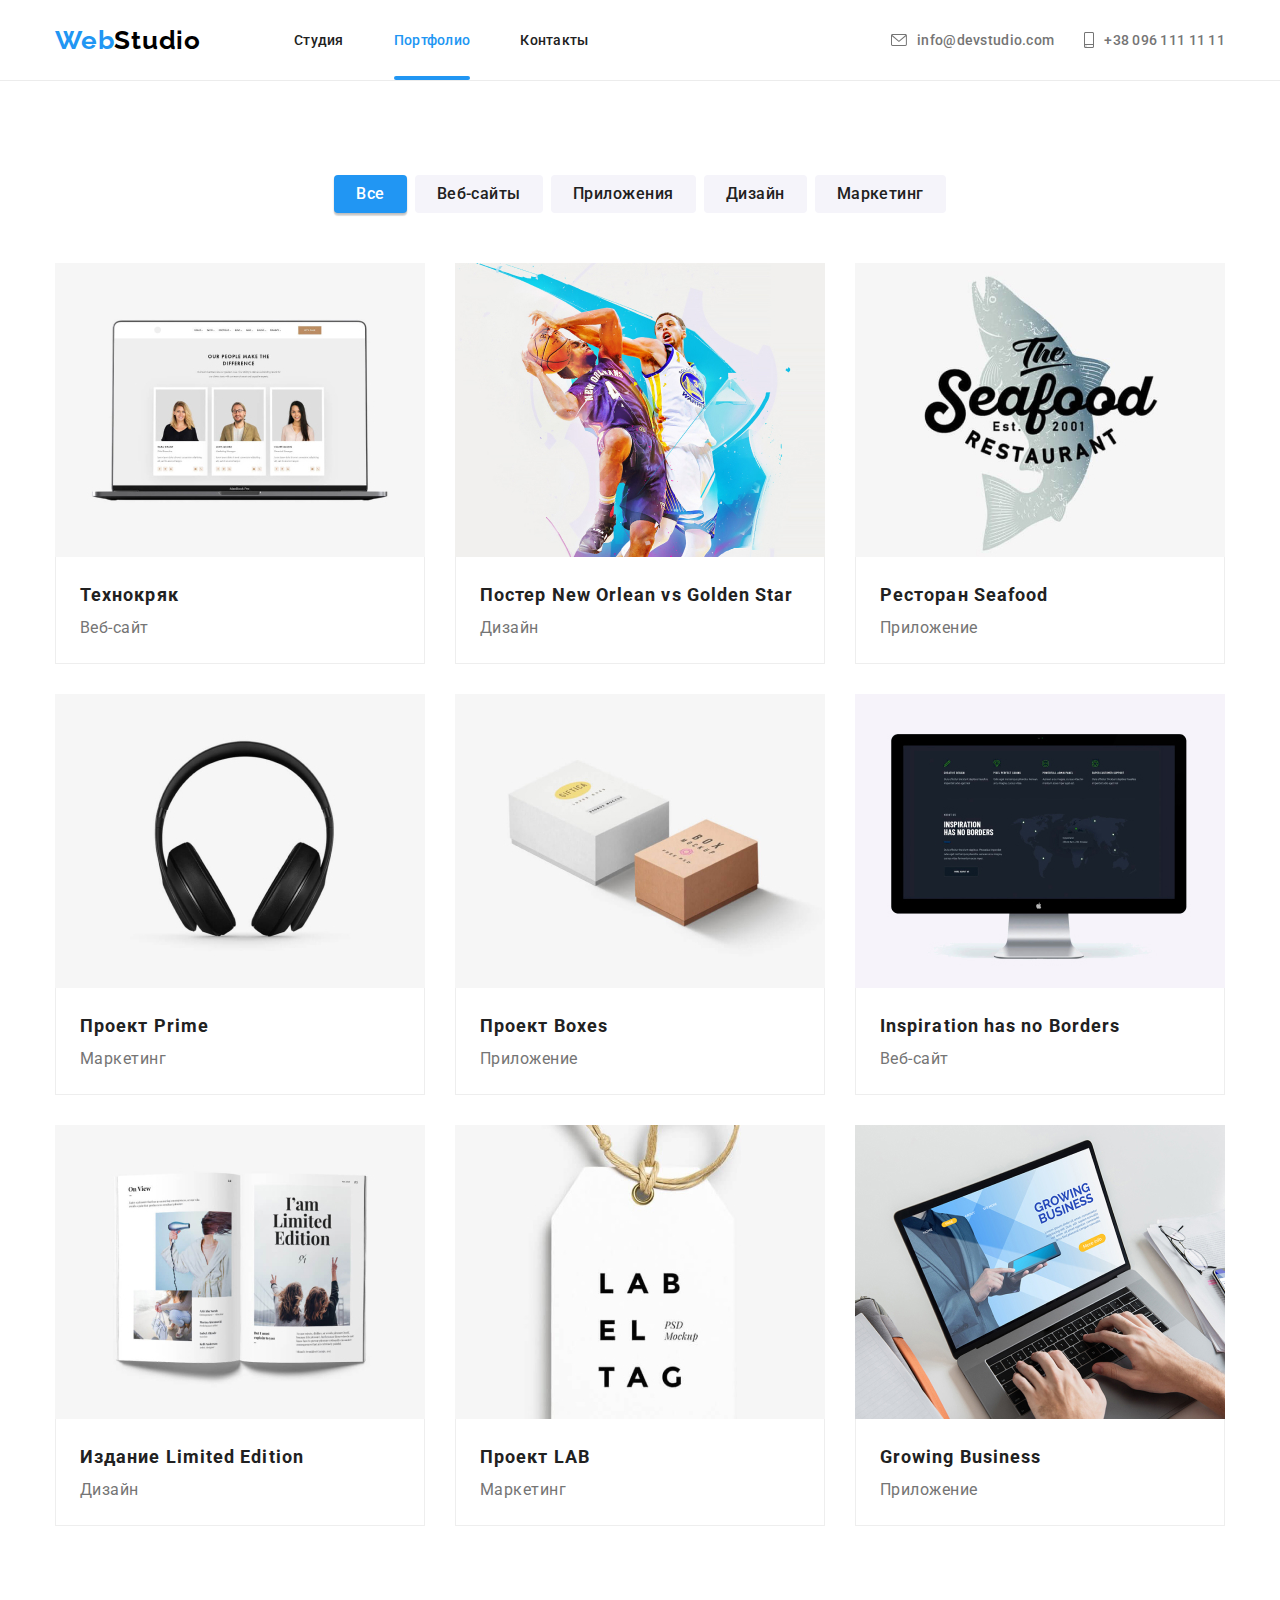
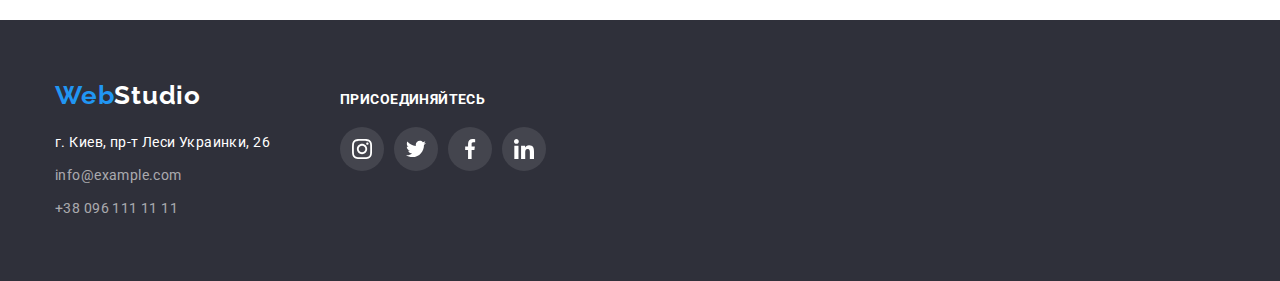
==== portfolio.html @ e4f187ed "files from hw5" ====
<!DOCTYPE html>
<html lang="ru">
  <head>
    <meta charset="UTF-8" />
    <meta http-equiv="X-UA-Compatible" content="IE=edge" />
    <meta name="viewport" content="width=device-width, initial-scale=1.0" />
    <link rel="preconnect" href="https://fonts.googleapis.com" />
    <link rel="preconnect" href="https://fonts.gstatic.com" crossorigin />
    <link
      href="https://fonts.googleapis.com/css2?family=Montserrat:wght@400;700&family=Raleway:wght@700&family=Roboto:wght@400;500;700;900&display=swap"
      rel="stylesheet"
    />
    <link rel="stylesheet" href="css/styles.css" />
    <title>Portfolio</title>
  </head>
  <body>
    <!--Навигация-->
    <header class="header">
      <div class="container">
        <nav class="header-navigation">
          <a href="index.html" class="header-navigation-webstudio"
            >Web<span class="header-navigation-studio">Studio</span></a
          >
          <ul class="navigation-links">
            <li><a href="index.html" class="navigation-list-item">Студия</a></li>
            <li><a href="./portfolio.html" class="navigation-list-item current">Портфолио</a></li>
            <li><a href="/" class="navigation-list-item">Контакты</a></li>
          </ul>
        </nav>
        <ul class="header-contacts">
          <li class="email">
            <a href="mailto:info@devstudio.com" class="header-contact-item">
              <svg class="icon-email">
                <use href="./images/symbol-defs.svg#icon-envelope"></use>
              </svg>
              info@devstudio.com</a
            >
          </li>
          <li class="phone">
            <a href="tel:+38096111111" class="header-contact-item">
              <svg class="icon-phone">
                <use href="./images/symbol-defs.svg#icon-smartphone"></use>
              </svg>
              +38 096 111 11 11</a
            >
          </li>
        </ul>
      </div>
    </header>
    <!--Основная часть сайта-->
    <main>
      <section class="portfolio section">
        <div class="container">
          <!--Кнопки-->
          <h1 class="button-header visually-hidden">Фильтры по картам</h1>
          <ul class="button-list">
            <li class="button-list-item">
              <button type="button" class="button-list-item-click active-btn">Все</button>
            </li>
            <li class="button-list-item">
              <button type="button" class="button-list-item-click">Веб-сайты</button>
            </li>
            <li class="button-list-item">
              <button type="button" class="button-list-item-click">Приложения</button>
            </li>
            <li class="button-list-item">
              <button type="button" class="button-list-item-click">Дизайн</button>
            </li>

            <li class="button-list-item">
              <button type="button" class="button-list-item-click">Маркетинг</button>
            </li>
          </ul>
          <ul class="card-list">
            <!--Карточки товаров-->
            <li class="card-list-item">
              <a href="" class="card-list-item-link">
                <div class="card-top-part">
                  <img src="images/portfolio/technocr.jpg" alt="Технокряк" width="370" />
                  <p class="card-text is-hidden-text">
                    Ресурс предлагает комплексные предложения с разным уровнем функционала и
                    сервисов. Все это позволит посетителю получить исчерпывающие сведения компании
                    или частном лице.
                  </p>
                </div>
                <div class="card-list-item-text">
                  <h2 class="card-list-item-header">Технокряк</h2>
                  <p class="card-list-item-type">Веб-сайт</p>
                </div>
              </a>
            </li>
            <li class="card-list-item">
              <a href="" class="card-list-item-link">
                <div class="card-top-part">
                  <img src="images/portfolio/basketball.jpg" alt="basketball" width="370" />
                  <p class="card-text is-hidden-text">
                    Ресурс предлагает комплексные предложения с разным уровнем функционала и
                    сервисов. Все это позволит посетителю получить исчерпывающие сведения компании
                    или частном лице.
                  </p>
                </div>
                <div class="card-list-item-text">
                  <h2 class="card-list-item-header">Постер New Orlean vs Golden Star</h2>
                  <p class="card-list-item-type">Дизайн</p>
                </div>
              </a>
            </li>
            <li class="card-list-item">
              <a href="" class="card-list-item-link">
                <div class="card-top-part">
                  <img src="images/portfolio/seefood.jpg" alt="Seafood" width="370" />
                  <p class="card-text is-hidden-text">
                    Ресурс предлагает комплексные предложения с разным уровнем функционала и
                    сервисов. Все это позволит посетителю получить исчерпывающие сведения компании
                    или частном лице.
                  </p>
                </div>
                <div class="card-list-item-text">
                  <h2 class="card-list-item-header">Ресторан Seafood</h2>
                  <p class="card-list-item-type">Приложение</p>
                </div>
              </a>
            </li>
            <li class="card-list-item">
              <a href="" class="card-list-item-link">
                <div class="card-top-part">
                  <img src="images/portfolio/hearphone.jpg" alt="hearphone" width="370" />
                  <p class="card-text is-hidden-text">
                    Ресурс предлагает комплексные предложения с разным уровнем функционала и
                    сервисов. Все это позволит посетителю получить исчерпывающие сведения компании
                    или частном лице.
                  </p>
                </div>
                <div class="card-list-item-text">
                  <h2 class="card-list-item-header">Проект Prime</h2>
                  <p class="card-list-item-type">Маркетинг</p>
                </div>
              </a>
            </li>
            <li class="card-list-item">
              <a href="" class="card-list-item-link">
                <div class="card-top-part">
                  <img src="images/portfolio/boxes.jpg" alt="boxes" width="370" />
                  <p class="card-text is-hidden-text">
                    Ресурс предлагает комплексные предложения с разным уровнем функционала и
                    сервисов. Все это позволит посетителю получить исчерпывающие сведения компании
                    или частном лице.
                  </p>
                </div>
                <div class="card-list-item-text">
                  <h2 class="card-list-item-header">Проект Boxes</h2>
                  <p class="card-list-item-type">Приложение</p>
                </div>
              </a>
            </li>
            <li class="card-list-item">
              <a href="" class="card-list-item-link">
                <div class="card-top-part">
                  <img src="images/portfolio/display.jpg" alt="display" width="370" />
                  <p class="card-text is-hidden-text">
                    Ресурс предлагает комплексные предложения с разным уровнем функционала и
                    сервисов. Все это позволит посетителю получить исчерпывающие сведения компании
                    или частном лице.
                  </p>
                </div>
                <div class="card-list-item-text">
                  <h2 class="card-list-item-header">Inspiration has no Borders</h2>
                  <p class="card-list-item-type">Веб-сайт</p>
                </div>
              </a>
            </li>
            <li class="card-list-item">
              <a href="" class="card-list-item-link">
                <div class="card-top-part">
                  <img src="images/portfolio/book.jpg" alt="book" width="370" />
                  <p class="card-text is-hidden-text">
                    Ресурс предлагает комплексные предложения с разным уровнем функционала и
                    сервисов. Все это позволит посетителю получить исчерпывающие сведения компании
                    или частном лице.
                  </p>
                </div>
                <div class="card-list-item-text">
                  <h2 class="card-list-item-header">Издание Limited Edition</h2>
                  <p class="card-list-item-type">Дизайн</p>
                </div>
              </a>
            </li>
            <li class="card-list-item">
              <a href="" class="card-list-item-link">
                <div class="card-top-part">
                  <img src="images/portfolio/label.jpg" alt="label" width="370" />
                  <p class="card-text is-hidden-text">
                    Ресурс предлагает комплексные предложения с разным уровнем функционала и
                    сервисов. Все это позволит посетителю получить исчерпывающие сведения компании
                    или частном лице.
                  </p>
                </div>
                <div class="card-list-item-text">
                  <h2 class="card-list-item-header">Проект LAB</h2>
                  <p class="card-list-item-type">Маркетинг</p>
                </div>
              </a>
            </li>
            <li class="card-list-item">
              <a href="" class="card-list-item-link">
                <div class="card-top-part">
                  <img src="images/portfolio/laptop.jpg" alt="laptop" width="370" />
                  <p class="card-text is-hidden-text">
                    Ресурс предлагает комплексные предложения с разным уровнем функционала и
                    сервисов. Все это позволит посетителю получить исчерпывающие сведения компании
                    или частном лице.
                  </p>
                </div>
                <div class="card-list-item-text">
                  <h2 class="card-list-item-header">Growing Business</h2>
                  <p class="card-list-item-type">Приложение</p>
                </div>
              </a>
            </li>
          </ul>
        </div>
      </section>
    </main>
    <!--контакты-->
    <footer class="footer">
      <div class="container">
        <div class="footer-addres-block">
          <a href="index.html" class="footer-webstudio"
            >Web<span class="footer-studio">Studio</span></a
          >
          <address class="footer-address">
            <ul class="footer-list">
              <li class="footer-list-address">
                <a
                  href="https://goo.gl/maps/muvBp1YGXb1pM3By5"
                  class="footer-address-location"
                  target="_blank"
                  rel="noreferrer noopener"
                  >г. Киев, пр-т Леси Украинки, 26</a
                >
              </li>
              <li class="footer-list-item">
                <a href="mailto:info@example.com" class="footer-mail">info@example.com</a>
              </li>
              <li class="footer-list-item">
                <a href="tel:+38096111111" class="footer-phone">+38 096 111 11 11</a>
              </li>
            </ul>
          </address>
        </div>
        <div class="footer-social">
          <strong class="connect">присоединяйтесь</strong>
          <ul class="social-list">
            <li class="social-list-item">
              <a href="">
                <svg class="footer-icon-social" width="20" height="20">
                  <use href="./images/symbol-defs.svg#icon-instagram"></use>
                </svg>
              </a>
            </li>
            <li class="social-list-item">
              <a href="">
                <svg class="footer-icon-social" width="20" height="20">
                  <use href="./images/symbol-defs.svg#icon-twitter"></use>
                </svg>
              </a>
            </li>
            <li class="social-list-item">
              <a href="">
                <svg class="footer-icon-social" width="20" height="20">
                  <use href="./images/symbol-defs.svg#icon-facebook"></use>
                </svg>
              </a>
            </li>
            <li class="social-list-item">
              <a href="">
                <svg class="footer-icon-social" width="20" height="20">
                  <use href="./images/symbol-defs.svg#icon-linkedin"></use>
                </svg>
              </a>
            </li>
          </ul>
        </div>
      </div>
    </footer>
  </body>
</html>
---- css/styles.css ----
:root {
  --wrapper_footer_background_color: #2f303a;
  --web_hover_button_color: #2196f3;
  --main_color: #212121;
  --white_color: #fff;
  --mail_phone_desc: #757575;
  --port_buttons_and_team_background: #f5f4fa;
  --black_color: #000;
  --divide_line_color: #ececec;
  --card_border: #eeeeee;
  --hero_background: #c4c4c4;
  --social-icon-color: #afb1b8;
  --animation: cubic-bezier(0.4, 0, 0.2, 1);
}

html {
  box-sizing: border-box;
}
*,
*::after,
*::before {
  box-sizing: inherit;
}

body {
  font-family: 'Roboto', sans-serif;
  color: var(--main_color);
  letter-spacing: 0.03em;
  font-size: 14px;
  margin: 0;
}

h1,
h2,
h3,
h4,
h5,
h6,
p {
  margin: 0;
}

ul {
  list-style-type: none;
  padding-left: 0;
  margin: 0;
}

button {
  border: 0;
  padding: 0;
}

.visually-hidden {
  position: absolute;
  white-space: nowrap;
  width: 1px;
  height: 1px;
  overflow: hidden;
  border: 0;
  padding: 0;
  clip: rect(0 0 0 0);
  clip-path: inset(50%);
  margin: -1px;
}

.container {
  width: 1200px;
  padding: 0 15px;
  margin: 0 auto;
}

/*Header*/
.header > .container {
  display: flex;
}

.header {
  border-bottom: 1px solid var(--divide_line_color);
}
.header-navigation {
  display: flex;
  text-align: center;
  align-items: center;
}

.header-navigation-webstudio {
  text-decoration: none;
  font-family: 'Raleway';
  font-weight: 700;
  font-size: 26px;
  line-height: 1.19;
  color: var(--web_hover_button_color);
  letter-spacing: 0.03em;
  padding-top: 24px;
  padding-bottom: 24px;
}

.header-navigation-studio {
  color: var(--black_color);
}

.navigation-list-item,
.header-contact-item {
  transition: color 250ms var(--animation);
}

.navigation-links {
  display: flex;
  flex-direction: row;
  line-height: 16px;
  letter-spacing: 0.02em;
  color: var(--main_color);
  margin-left: 93px;
}

.navigation-links > li:not(:last-child) {
  margin-right: 50px;
}

.navigation-list-item {
  position: relative;
  display: block;
  padding-top: 32px;
  padding-bottom: 32px;

  text-decoration: none;
  font-family: 'Roboto';
  font-weight: 500;
  font-size: 14px;
  line-height: 16px;
  letter-spacing: 0.02em;
  color: var(--main_color);
}

.navigation-list-item::after {
  content: '';
  position: absolute;
  bottom: 0;
  display: block;
  width: 100%;
  height: 4px;
  background-color: var(--web_hover_button_color);
  border-radius: 2px;
  transform: scaleX(0);
  transition: transform 250ms var(--animation);
}

.navigation-list-item:hover::after {
  transform: scale(1);
}

/*mail and phone*/

.header-contacts {
  display: flex;
  margin-left: auto;
}

.header-contacts > li:first-child {
  margin-right: 30px;
}

.header-contact-item {
  display: flex;
  padding-top: 32px;
  padding-bottom: 32px;

  text-decoration: none;
  font-family: 'Roboto';
  font-weight: 500;
  font-size: 14px;
  line-height: 16px;
  letter-spacing: 0.02em;
  color: var(--mail_phone_desc);
}

.icon-email {
  width: 16px;
  height: 12px;
  margin-right: 10px;
  fill: currentColor;
  align-self: center;
}

.icon-phone {
  width: 10px;
  height: 16px;
  margin-right: 10px;
  fill: currentColor;
}

.navigation-list-item:hover,
.navigation-list-item:focus,
.header-contact-item:focus,
.header-contact-item:hover,
.current {
  color: var(--web_hover_button_color);
}

.current {
  position: relative;
}

.current::after {
  content: '';
  position: absolute;
  bottom: 0;
  display: block;
  width: 100%;
  height: 4px;
  background-color: var(--web_hover_button_color);
  border-radius: 2px;
  transform: scaleX(1);
}

/* main part*/

.section {
  padding: 94px 0;
}

/*wrapper*/

.wrapper {
  max-width: 1600px;
  height: 600px;
  margin-left: auto;
  margin-right: auto;
  padding-top: 200px;
  padding-bottom: 200px;

  text-align: center;
  background: linear-gradient(rgba(47, 48, 58, 0.4), rgba(47, 48, 58, 0.4)),
    url('../images/header-background.jpg');
  background-repeat: no-repeat;
  background-color: var(--hero_background);
}

.wrapper-desc {
  width: 696px;
  color: var(--white_color);
  font-weight: 900;
  font-size: 44px;
  line-height: 1.36;
  text-align: center;
  letter-spacing: 0.06em;
  text-transform: uppercase;
  margin: 0 auto 30px;
}

.wrapper-button {
  background-color: var(--web_hover_button_color);
  box-shadow: 0px 4px 4px rgba(0, 0, 0, 0.15);
  border-radius: 4px;
  width: 200px;
  height: 50px;
  font-family: 'Roboto';
  font-weight: 700;
  font-size: 16px;
  line-height: 1.88;
  letter-spacing: 0.06em;
  color: var(--white_color);
  cursor: pointer;
  border: none;
  transition: background-color 250ms var(--animation);
}

.wrapper-button:hover,
.wrapper-button:focus {
  background-color: #188ce8;
}

/* Modal window */

.backdrop.is-hidden {
  visibility: hidden;
  opacity: 0;
  pointer-events: none;
}

.backdrop {
  position: fixed;
  top: 0;
  left: 0;
  width: 100%;
  height: 100%;
  background-color: rgba(0, 0, 0, 0.2);
  transition: opacity 250ms var(--animation), visibility 250ms var(--animation);
}

.modal {
  position: absolute;
  top: 50%;
  left: 50%;
  width: 528px;
  height: 581px;
  transform: translate(-50%, -50%) scale(1);
  transition: transform 1250ms var(--animation);

  background-color: var(--white_color);
  box-shadow: 0px 1px 3px rgba(0, 0, 0, 0.12), 0px 1px 1px rgba(0, 0, 0, 0.14),
    0px 2px 1px rgba(0, 0, 0, 0.2);
  border-radius: 4px;
}

.backdrop.is-hidden .modal {
  transform: translate(-50%, -50%) scale(0) rotateZ(360deg);
}

.button-close {
  position: absolute;
  top: 8px;
  right: 8px;
  display: flex;
  align-items: center;
  justify-content: center;

  background: var(--white_color);
  border: 1px solid rgba(0, 0, 0, 0.1);
  width: 30px;
  height: 30px;
  border-radius: 50%;
}

.modal-close-cross {
  fill: #000;
}

/*Особенности*/

.features {
  display: flex;
  flex-direction: column;
}

.features-list {
  display: flex;
  flex-direction: row;
}

.features-list-item {
  display: block;
  width: 270px;
}

.features-list-item::before {
  content: '';
  display: block;
  width: 270px;
  height: 120px;
  margin-bottom: 30px;

  background-color: var(--port_buttons_and_team_background);
  background-repeat: no-repeat;
  background-position: center;
}

.antenna::before {
  background-image: url('../images/features/antenna.svg');
}

.clock::before {
  background-image: url('../images/features/clock.svg');
}

.vector::before {
  background-image: url('../images/features/diagram.svg');
}

.austronaut::before {
  background-image: url('../images/features/astronaut.svg');
}

.features-list-item:not(:last-child) {
  margin-right: 30px;
}

.features-list-item-header {
  font-style: normal;
  font-weight: 700;
  font-size: 14px;
  line-height: 1.14;
  text-transform: uppercase;
  margin-bottom: 10px;
}

.features-list-item-desc {
  line-height: 1.71;
  color: var(--mail_phone_desc);
}

/*чем мы занимаемся*/

.services {
  padding-top: 0;
}

.services-header {
  font-weight: 700;
  font-size: 36px;
  line-height: 1.16;
  text-align: center;
  margin-bottom: 50px;
}

.services-list {
  display: flex;
  flex-direction: row;
  justify-content: space-between;
}

.services-list-item > img {
  display: block;
  max-width: 100%;
  height: auto;
}

.services-list-item {
  position: relative;
}

.service-desc {
  position: absolute;
  display: flex;
  bottom: 0;
  width: 100%;
  height: 70px;
  background-color: rgba(47, 48, 58, 0.8);
  align-items: center;
  justify-content: center;

  font-weight: 700;
  font-size: 14px;
  line-height: 1.14;
  letter-spacing: 0.03em;
  text-transform: uppercase;
  color: var(--white_color);
}

/*команда*/

.team {
  display: flex;
  flex-direction: column;
  background-color: var(--port_buttons_and_team_background);
}

.team-header {
  font-weight: 700;
  font-size: 36px;
  line-height: 1.16;
  text-align: center;
  margin-bottom: 50px;
}

.team-list {
  display: flex;
}

.team-list-item {
  background-color: var(--white_color);
  box-shadow: 0px 1px 3px rgba(0, 0, 0, 0.12), 0px 1px 1px rgba(0, 0, 0, 0.14),
    0px 2px 1px rgba(0, 0, 0, 0.2);
  border-radius: 0px 0px 4px 4px;
  margin-right: 30px;
}

.team-list-item:last-child {
  margin-right: 0;
}

.team-list-item > .team-wrapper-text {
  padding: 30px 32px;
}

.team-list-item > img {
  display: block;
  max-width: 100%;
}

.team-list-item-name {
  font-weight: 500;
  font-size: 16px;
  line-height: 1.18;
  text-align: center;
  margin-bottom: 10px;
}

.team-list-item-position {
  font-weight: 400;
  font-size: 16px;
  line-height: 1.18;
  text-align: center;
  color: var(--mail_phone_desc);
  margin-bottom: 16px;
}

.team-social {
  display: flex;
}

.team-social-item {
  margin-right: 10px;
}

.team-social-item:last-child {
  margin-right: 0;
}

.team-social-link {
  display: flex;
  width: 44px;
  height: 44px;
  align-items: center;
  justify-content: center;

  color: var(--social-icon-color);

  transition: color 250ms var(--animation), background-color 250ms var(--animation);
}

.team-social-link:hover,
.team-social-link:focus {
  background-color: var(--web_hover_button_color);
  border-radius: 50px;
  color: var(--white_color);
}

.icon-social {
  fill: currentColor;
}

/*customers*/

.customers {
  display: flex;
  flex-direction: column;
  text-align: center;
}

.customers-list-header {
  margin-bottom: 50px;
  font-weight: 700;
  font-size: 36px;
  line-height: 1.1666;
  letter-spacing: 0.03em;
}

.customers-list {
  display: flex;
}

.customers-list-item {
  margin-right: 30px;
}

.customers-list-item:last-child {
  margin-right: 0;
}

.customers-list-item > a {
  display: flex;
  width: 170px;
  height: 92px;
  align-items: center;
  justify-content: center;
  border: 1px solid var(--social-icon-color);
  color: var(--social-icon-color);
  border-radius: 4px;
  transition: color 250ms var(--animation), border-color 250ms var(--animation);
}

.customers-list-item > a:hover,
.customers-list-item > a:focus {
  color: var(--web_hover_button_color);
  border: 1px solid var(--web_hover_button_color);
}

.icon-customers {
  fill: currentColor;
  /* filter: drop-shadow(0px 4px 4px rgba(0, 0, 0, 0.25)); */
}

/*footer*/
.footer {
  background-color: var(--wrapper_footer_background_color);
  padding: 0;
  padding-top: 60px;
  padding-bottom: 60px;
}

.footer > .container {
  display: flex;
  align-items: baseline;
}

.footer-webstudio {
  text-decoration: none;
  font-family: 'Raleway';
  font-weight: 700;
  font-size: 26px;
  line-height: 1.19;
  letter-spacing: 0.03em;
  color: var(--web_hover_button_color);
}

.footer-studio {
  color: var(--white_color);
}

.footer-address {
  margin-top: 20px;
}
.footer-list-item {
  margin-top: 9px;
}

.footer-list-address {
  font-size: 14px;
  line-height: 1.71;
  letter-spacing: 0.03em;
  color: var(--white_color);
}

.footer-address-location {
  text-decoration: none;
  font-size: 14px;
  line-height: 1.71;
  letter-spacing: 0.03em;
  color: var(--white_color);
  font-style: normal;
  transition: color 250ms var(--animation);
}

.footer-mail,
.footer-phone {
  text-decoration: none;
  font-size: 14px;
  line-height: 1.71;
  /* or 171% */
  letter-spacing: 0.03em;
  color: rgba(255, 255, 255, 0.6);
  font-style: normal;
  transition: color 250ms var(--animation);
}

.footer-address-location:hover,
.footer-address-location:focus,
.footer-mail:hover,
.footer-phone:hover,
.footer-mail:focus,
.footer-phone:focus {
  color: var(--web_hover_button_color);
}

/*footer social network*/

.footer-social {
  margin-left: 70px;
}

.connect {
  font-weight: 700;
  font-size: 14px;
  line-height: 1.1428;
  letter-spacing: 0.03em;
  text-transform: uppercase;

  color: var(--white_color);
}

.social-list {
  display: flex;
  margin-top: 20px;
}

.social-list-item {
  margin-right: 10px;
}

.social-list-item:last-child {
  margin-right: 0;
}

.social-list-item > a {
  display: flex;
  width: 44px;
  height: 44px;
  align-items: center;
  justify-content: center;

  background-color: rgba(255, 255, 255, 0.1);
  border-radius: 50%;

  color: var(--white_color);

  transition: background-color 250ms var(--animation);
}

.social-list-item > a:hover,
.social-list-item > a:focus {
  background-color: var(--web_hover_button_color);
}

.footer-icon-social {
  fill: currentColor;
}

/* ПОРТФОЛИО */
/* Кнопки */
.portfolio > .container {
  display: flex;
  flex-direction: column;
  align-items: center;
}

.button-list {
  display: flex;
  justify-content: center;
  margin-bottom: 50px;
}

.button-list-item:not(:last-child) {
  margin-right: 8px;
}

.button-list-item-click {
  padding: 6px 22px;

  font-family: 'Roboto';
  font-weight: 500;
  font-size: 16px;
  line-height: 1.62;
  text-align: center;
  letter-spacing: 0.03em;
  color: var(--main_color);
  background-color: var(--port_buttons_and_team_background);
  border-radius: 4px;
  border-color: var(--port_buttons_and_team_background);
  cursor: pointer;
  transition: background-color 2250ms var(--animation), color 250ms var(--animation),
    border-color 250ms var(--animation), box-shadow 250ms var(--animation);
}

.button-list-item-click:hover,
.button-list-item-click:focus,
.active-btn {
  color: var(--white_color);
  background-color: var(--web_hover_button_color);
  border-color: var(--web_hover_button_color);
  box-shadow: 0px 3px 1px rgba(0, 0, 0, 0.1), 0px 1px 2px rgba(0, 0, 0, 0.08),
    0px 2px 2px rgba(0, 0, 0, 0.12);
}

/*карточки*/
.card-list {
  display: flex;
  flex-wrap: wrap;
}

.card-list-item {
  background-color: var(--white_color);
  margin-right: 30px;
  margin-bottom: 30px;
}

.card-list-item:nth-child(3n) {
  margin-right: 0;
}

.card-list-item:nth-last-child(-n + 3) {
  margin-bottom: 0;
}

.card-list-item-link {
  display: block;
  text-decoration: none;
  transition: box-shadow 250ms var(--animation);
}

.card-list-item-link:hover,
.card-list-item-link:focus {
  box-shadow: 0px 1px 1px rgba(0, 0, 0, 0.12), 0px 4px 4px rgba(0, 0, 0, 0.06),
    1px 4px 6px rgba(0, 0, 0, 0.16);
}

.card-list-item-text {
  border: 1px solid var(--card_border);
  border-top: 0;
  padding: 20px 24px;
}

.card-list-item-header {
  font-weight: 700;
  font-size: 18px;
  line-height: 2;
  letter-spacing: 0.06em;
  color: var(--main_color);
}

.card-list-item-type {
  font-size: 16px;
  line-height: 1.88;
  letter-spacing: 0.03em;
  color: var(--mail_phone_desc);
}

.card-top-part {
  position: relative;
  overflow: hidden;
}

.card-top-part > img {
  display: block;
  max-width: 100%;
}

.card-text {
  position: absolute;
  bottom: 0;
  left: 0;
  padding: 63px 24px;
  transform: translateY(101%);
  transition: transform 250ms var(--animation);

  font-weight: 400;
  font-size: 18px;
  line-height: 1.55;
  letter-spacing: 0.03em;
  color: var(--white_color);
  background-color: rgba(33, 150, 243, 0.9);
}

.card-list-item-link:hover .card-text,
.card-list-item-link:focus .card-text {
  transform: translateY(0);
}
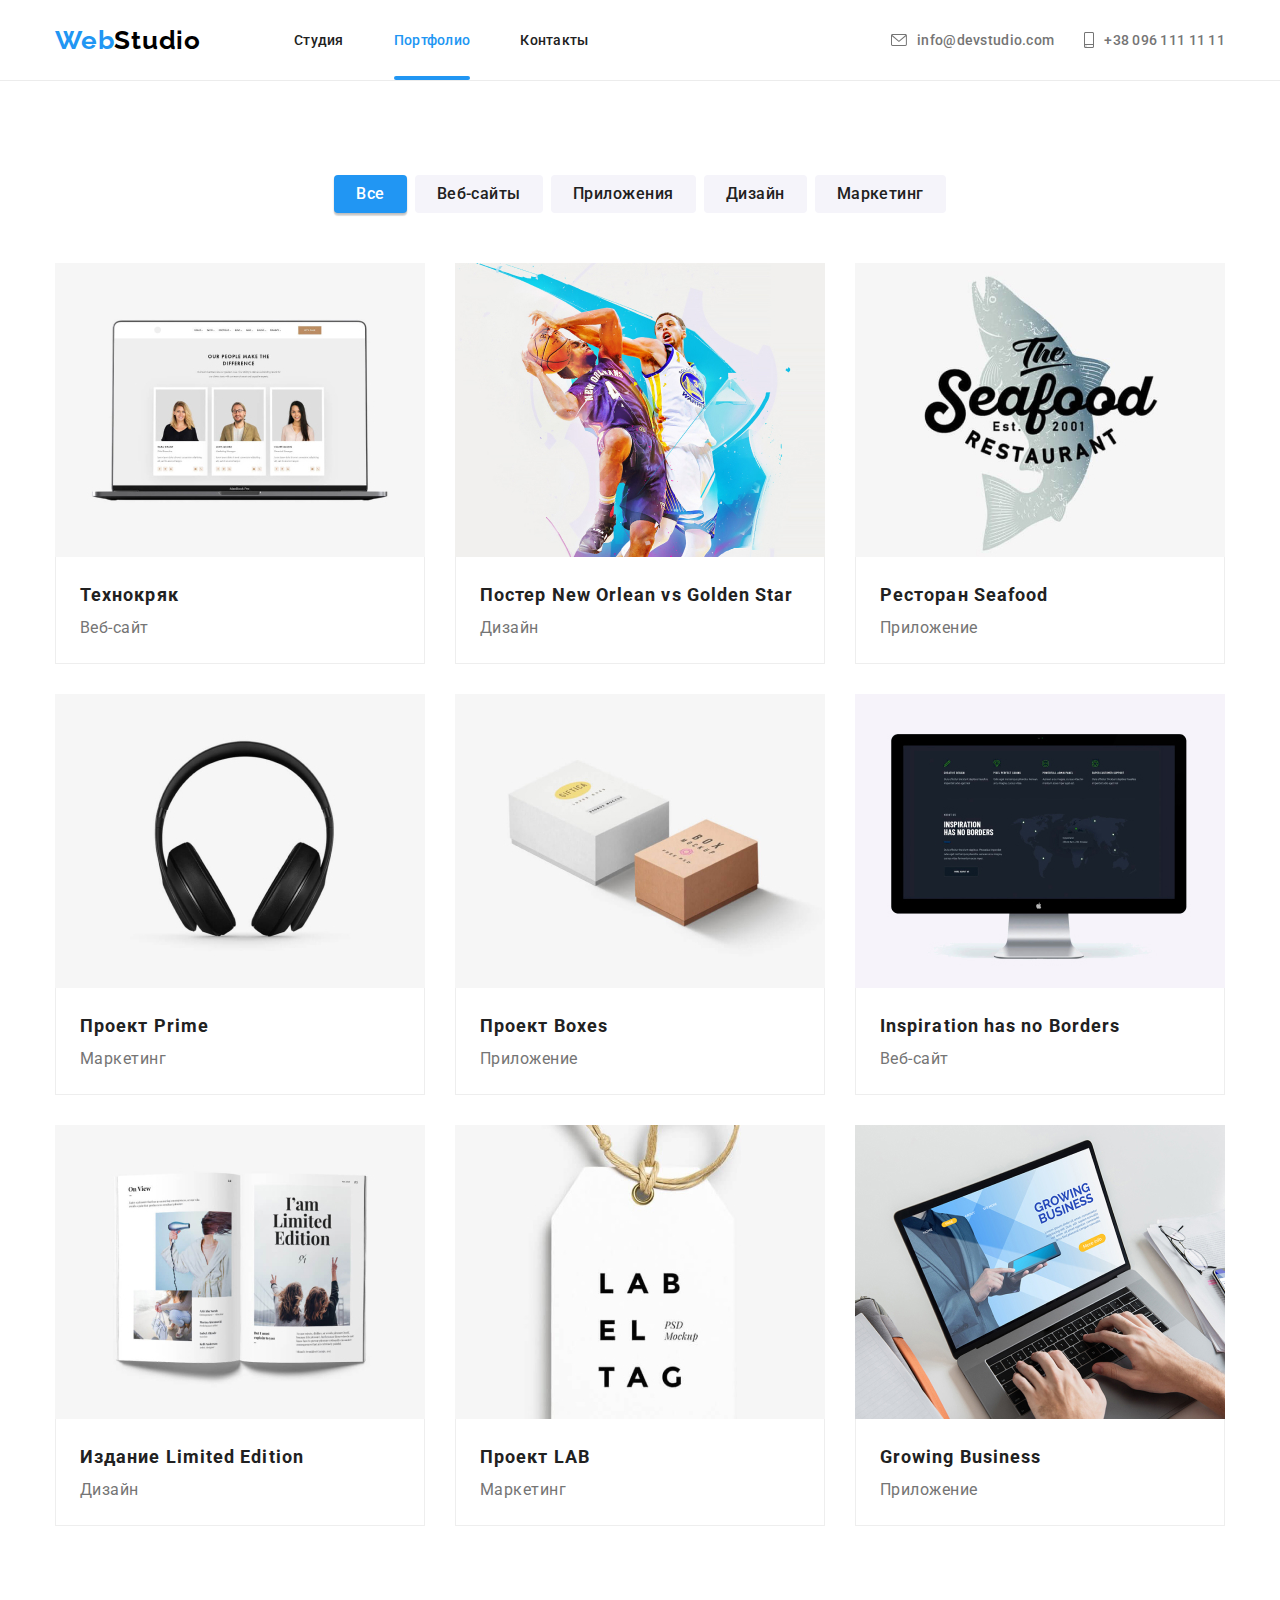
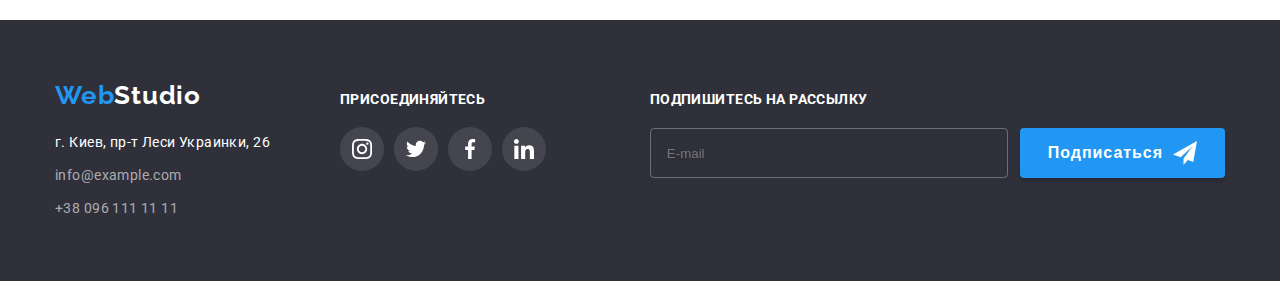
==== commit d9e11a70: "emailing + HTML for modal" ====
--- a/portfolio.html
+++ b/portfolio.html
@@ -281,6 +281,13 @@
             </li>
           </ul>
         </div>
+        <div class="mailing">
+          <strong class="mailing-header">Подпишитесь на рассылку</strong>
+          <form class="mailing-form">
+            <input placeholder="E-mail" class="mailing-input" />
+            <button type="submit" class="mailing-btn">Подписаться</button>
+          </form>
+        </div>
       </div>
     </footer>
   </body>
--- a/css/styles.css
+++ b/css/styles.css
@@ -295,13 +295,30 @@
   left: 50%;
   width: 528px;
   height: 581px;
+  padding: 40px;
   transform: translate(-50%, -50%) scale(1);
   transition: transform 1250ms var(--animation);
 
   background-color: var(--white_color);
+  background-image: linear-gradient(to bottom, #0082D1 40%, #FFD100 100%);
   box-shadow: 0px 1px 3px rgba(0, 0, 0, 0.12), 0px 1px 1px rgba(0, 0, 0, 0.14),
     0px 2px 1px rgba(0, 0, 0, 0.2);
   border-radius: 4px;
+}
+
+.modal-header {
+  text-align: center;
+  font-weight: 700;
+  font-size: 20px;
+  line-height: 1.15;
+  letter-spacing: 0.03em;
+  color: var(--main_color);
+  margin-bottom: 12px;
+}
+
+.form-field {
+  display: flex;
+  flex-direction: column;
 }
 
 .backdrop.is-hidden .modal {
@@ -593,6 +610,7 @@
 .footer > .container {
   display: flex;
   align-items: baseline;
+
 }
 
 .footer-webstudio {
@@ -707,7 +725,68 @@
   fill: currentColor;
 }
 
-/* ПОРТФОЛИО */
+
+/*MAILING*/
+
+.mailing {
+ margin-left: auto;
+}
+
+.mailing-header {
+  display: block;
+  margin-bottom: 20px;
+  font-weight: 700;
+  font-size: 14px;
+  line-height: 1.14;
+  letter-spacing: 0.03em;
+  text-transform: uppercase;
+  color: var(--white_color);
+}
+
+
+.mailing-form {
+  display: flex;
+}
+
+.mailing-input {
+  width: 358px;
+  padding: 15px 0 15px 16px;
+  border: 1px solid rgba(255, 255, 255, 0.3);
+  box-sizing: border-box;
+  filter: drop-shadow(0px 4px 4px rgba(0, 0, 0, 0.15));
+  border-radius: 4px;
+  background-color: rgba(0, 0, 0, 0);
+
+  color: var(--white_color);
+}
+
+.mailing-btn {
+  display: flex;
+  align-items: center;
+  text-align: center;
+  letter-spacing: 0.06em;
+  color: var(--white_color);
+
+  padding: 10px 28px;
+  margin-left: 12px;
+  background: var(--web_hover_button_color);
+  box-shadow: 0px 4px 4px rgba(0, 0, 0, 0.15);
+  border-radius: 4px;
+
+  font-weight: 700;
+  font-size: 16px;
+  line-height: 1.88;
+}
+
+.mailing-btn::after {
+  content: '';
+  width: 24px;
+  height: 24px;
+  background-image: url('../images/send_mail.svg');
+  margin-left: 10px;
+}
+
+/* -------------------------ПОРТФОЛИО-------------------- */
 /* Кнопки */
 .portfolio > .container {
   display: flex;
